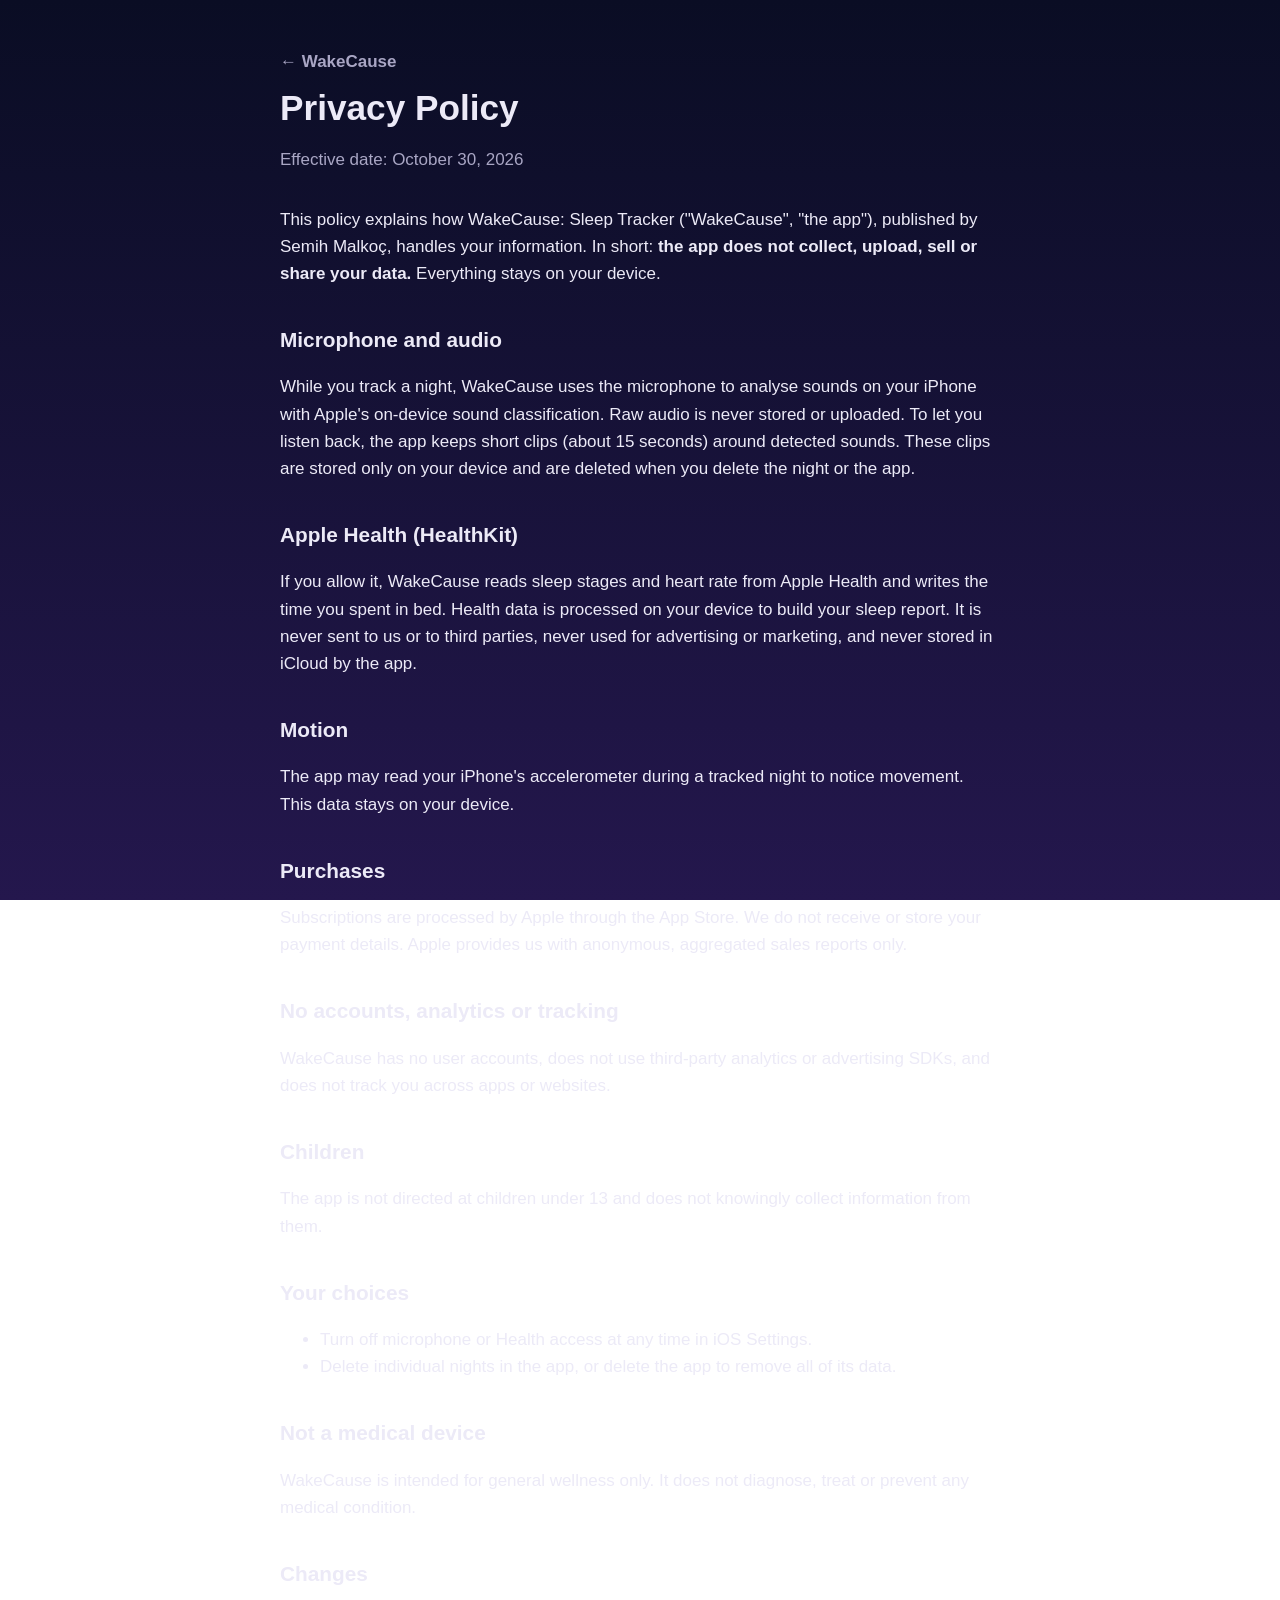
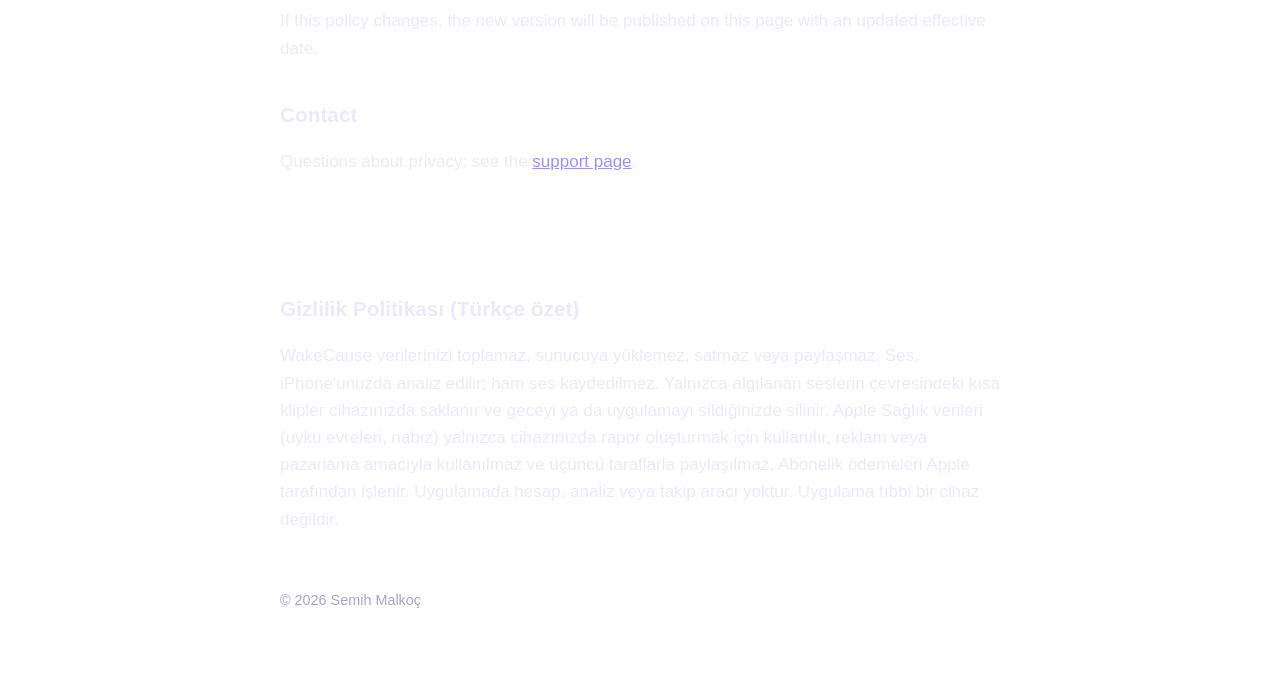
==== privacy.html @ e098e4aa "Add WakeCause privacy policy, terms of use and support pages Co-Authored-By: Claude Opus 5.5 <norepl" ====
<!doctype html>
<html lang="en">
<head>
  <meta charset="utf-8">
  <meta name="viewport" content="width=device-width, initial-scale=1">
  <title>Privacy Policy · WakeCause</title>
  <link rel="stylesheet" href="style.css">
</head>
<body>
<main>
  <header>
    <a href="index.html">← WakeCause</a>
    <h1>Privacy Policy</h1>
    <p class="muted">Effective date: October 30, 2026</p>
  </header>

  <p>This policy explains how WakeCause: Sleep Tracker ("WakeCause", "the app"), published by Semih Malkoç, handles your information. In short: <strong>the app does not collect, upload, sell or share your data.</strong> Everything stays on your device.</p>

  <h2>Microphone and audio</h2>
  <p>While you track a night, WakeCause uses the microphone to analyse sounds on your iPhone with Apple's on-device sound classification. Raw audio is never stored or uploaded. To let you listen back, the app keeps short clips (about 15 seconds) around detected sounds. These clips are stored only on your device and are deleted when you delete the night or the app.</p>

  <h2>Apple Health (HealthKit)</h2>
  <p>If you allow it, WakeCause reads sleep stages and heart rate from Apple Health and writes the time you spent in bed. Health data is processed on your device to build your sleep report. It is never sent to us or to third parties, never used for advertising or marketing, and never stored in iCloud by the app.</p>

  <h2>Motion</h2>
  <p>The app may read your iPhone's accelerometer during a tracked night to notice movement. This data stays on your device.</p>

  <h2>Purchases</h2>
  <p>Subscriptions are processed by Apple through the App Store. We do not receive or store your payment details. Apple provides us with anonymous, aggregated sales reports only.</p>

  <h2>No accounts, analytics or tracking</h2>
  <p>WakeCause has no user accounts, does not use third-party analytics or advertising SDKs, and does not track you across apps or websites.</p>

  <h2>Children</h2>
  <p>The app is not directed at children under 13 and does not knowingly collect information from them.</p>

  <h2>Your choices</h2>
  <ul>
    <li>Turn off microphone or Health access at any time in iOS Settings.</li>
    <li>Delete individual nights in the app, or delete the app to remove all of its data.</li>
  </ul>

  <h2>Not a medical device</h2>
  <p>WakeCause is intended for general wellness only. It does not diagnose, treat or prevent any medical condition.</p>

  <h2>Changes</h2>
  <p>If this policy changes, the new version will be published on this page with an updated effective date.</p>

  <h2>Contact</h2>
  <p>Questions about privacy: see the <a href="support.html">support page</a>.</p>

  <section class="lang" lang="tr">
    <h2>Gizlilik Politikası (Türkçe özet)</h2>
    <p>WakeCause verilerinizi toplamaz, sunucuya yüklemez, satmaz veya paylaşmaz. Ses, iPhone'unuzda analiz edilir; ham ses kaydedilmez. Yalnızca algılanan seslerin çevresindeki kısa klipler cihazınızda saklanır ve geceyi ya da uygulamayı sildiğinizde silinir. Apple Sağlık verileri (uyku evreleri, nabız) yalnızca cihazınızda rapor oluşturmak için kullanılır, reklam veya pazarlama amacıyla kullanılmaz ve üçüncü taraflarla paylaşılmaz. Abonelik ödemeleri Apple tarafından işlenir. Uygulamada hesap, analiz veya takip aracı yoktur. Uygulama tıbbi bir cihaz değildir.</p>
  </section>

  <footer>© 2026 Semih Malkoç</footer>
</main>
</body>
</html>
---- style.css ----
:root {
  --bg-top: #0a0d24;
  --bg-bottom: #24174d;
  --text: #eceaf7;
  --muted: #a9a6c4;
  --accent: #9e8fff;
  --card: rgba(255, 255, 255, 0.06);
  --stroke: rgba(255, 255, 255, 0.10);
}

* { box-sizing: border-box; }

body {
  margin: 0;
  min-height: 100vh;
  background: linear-gradient(180deg, var(--bg-top), var(--bg-bottom)) fixed;
  color: var(--text);
  font: 17px/1.6 -apple-system, BlinkMacSystemFont, "Segoe UI", Roboto, sans-serif;
}

main {
  max-width: 760px;
  margin: 0 auto;
  padding: 48px 20px 80px;
}

header { margin-bottom: 32px; }
header a { color: var(--muted); text-decoration: none; font-weight: 600; }
h1 { font-size: 2.2rem; line-height: 1.2; margin: 12px 0 8px; }
h2 { font-size: 1.3rem; margin: 36px 0 8px; }
p, li { color: var(--text); }
.muted { color: var(--muted); }
a { color: var(--accent); }

.card {
  background: var(--card);
  border: 1px solid var(--stroke);
  border-radius: 20px;
  padding: 20px 24px;
  margin: 20px 0;
}

nav.links { display: flex; gap: 20px; flex-wrap: wrap; margin-top: 24px; }
.lang { margin-top: 56px; padding-top: 24px; border-top: 1px solid var(--stroke); }
footer { margin-top: 56px; color: var(--muted); font-size: 0.9rem; }
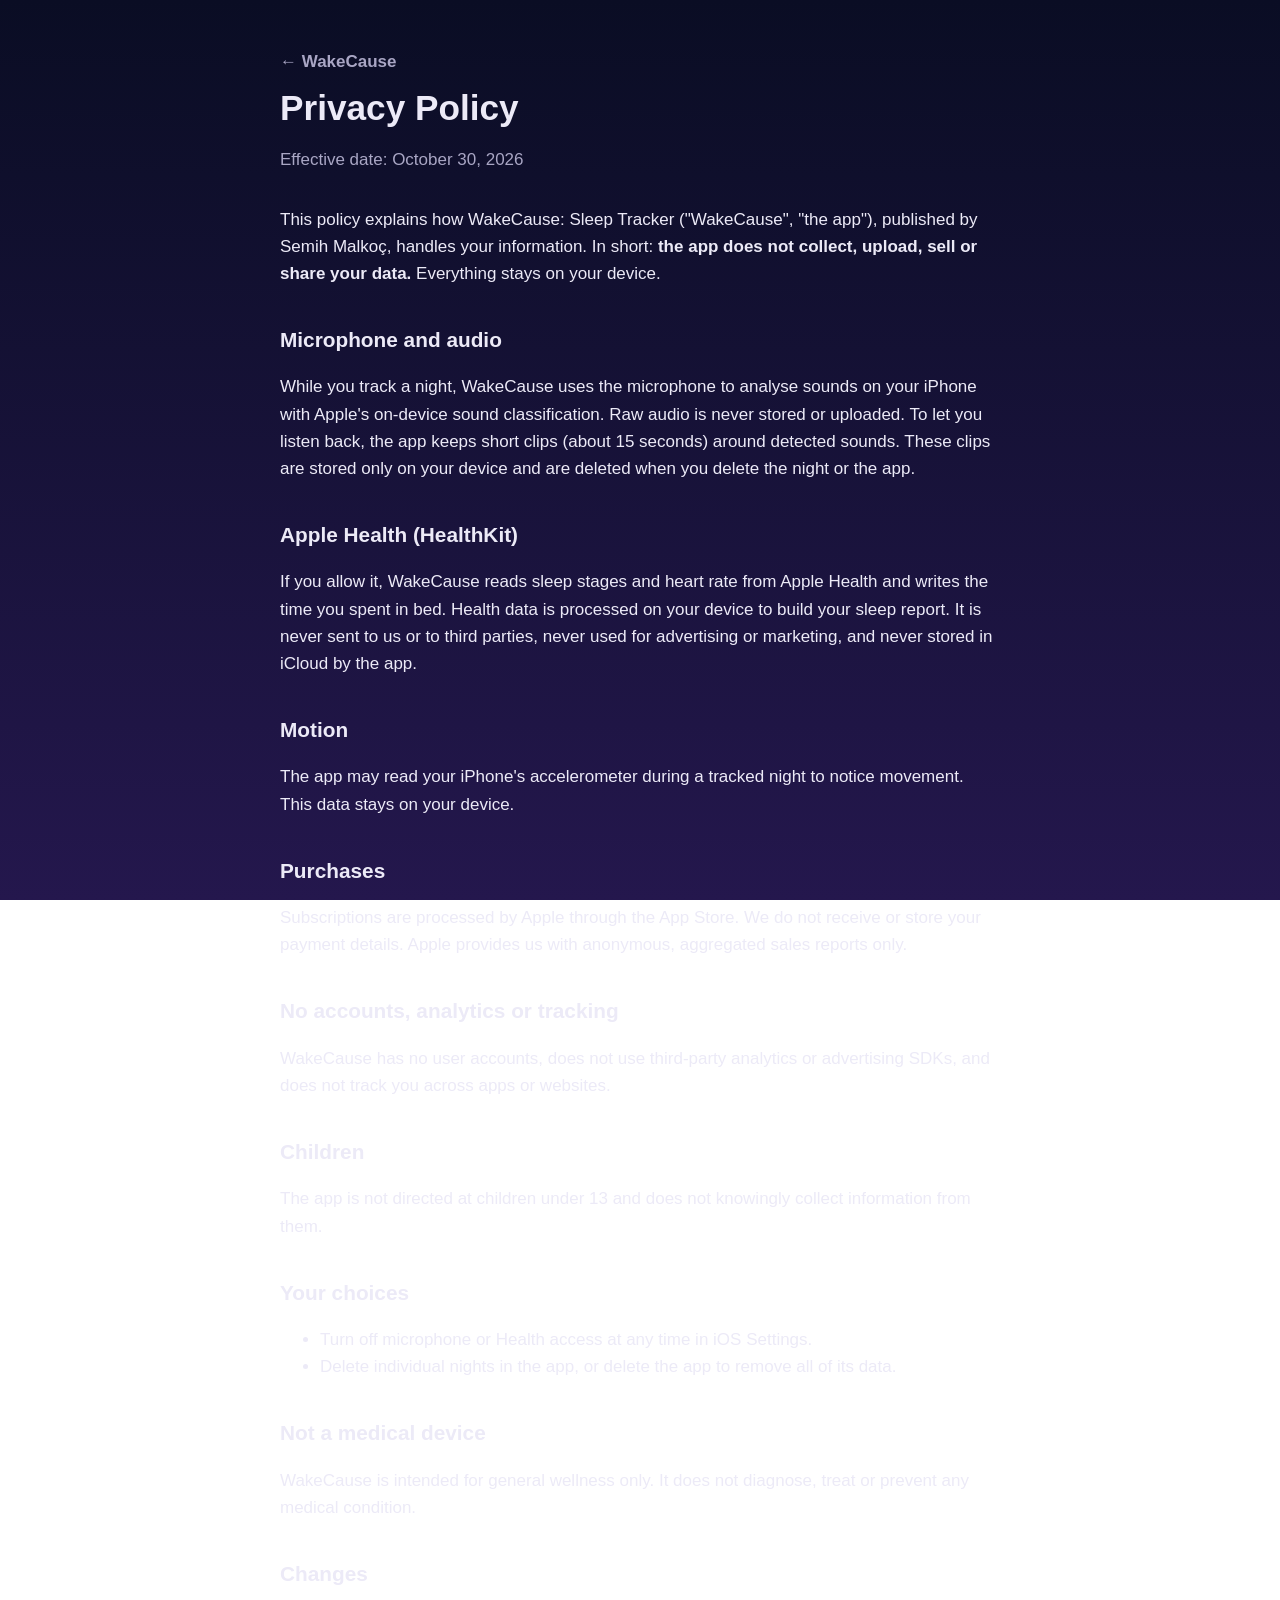
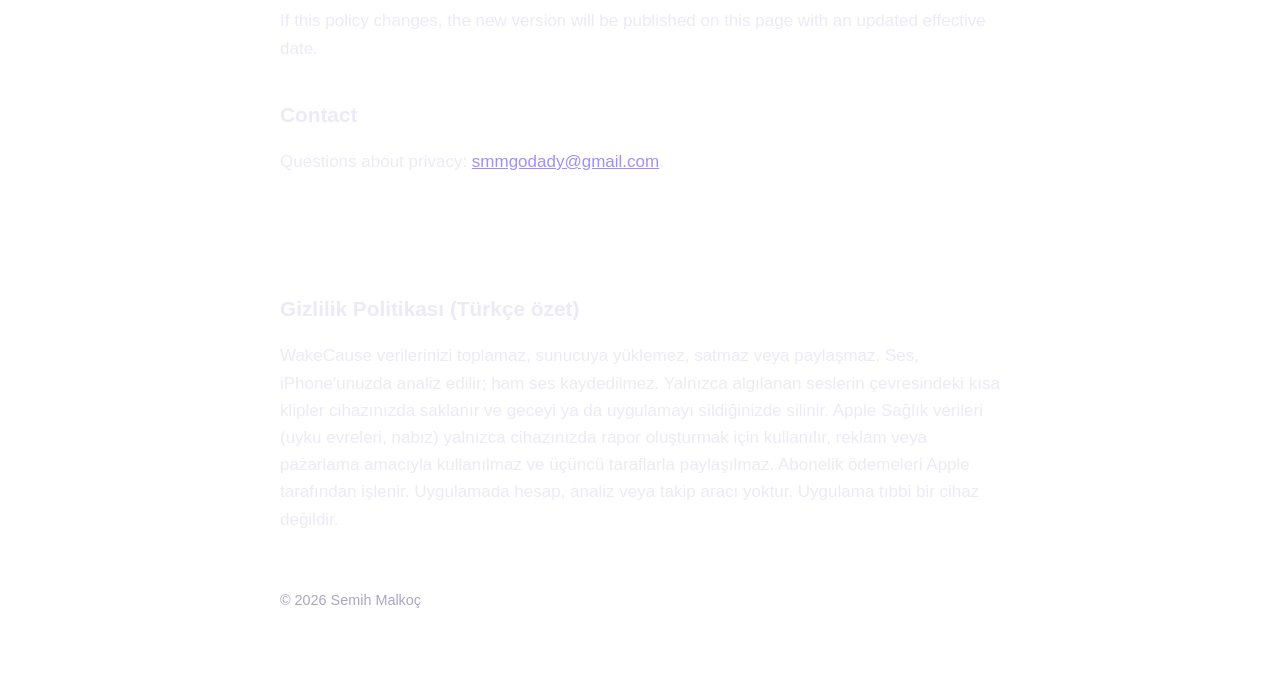
==== commit 436d514f: "Add support email Co-Authored-By: Claude Opus 5.5 <noreply@anthropic.com>" ====
--- a/privacy.html
+++ b/privacy.html
@@ -47,7 +47,7 @@
   <p>If this policy changes, the new version will be published on this page with an updated effective date.</p>
 
   <h2>Contact</h2>
-  <p>Questions about privacy: see the <a href="support.html">support page</a>.</p>
+  <p>Questions about privacy: <a href="mailto:smmgodady@gmail.com?subject=WakeCause%20Privacy">smmgodady@gmail.com</a>.</p>
 
   <section class="lang" lang="tr">
     <h2>Gizlilik Politikası (Türkçe özet)</h2>
